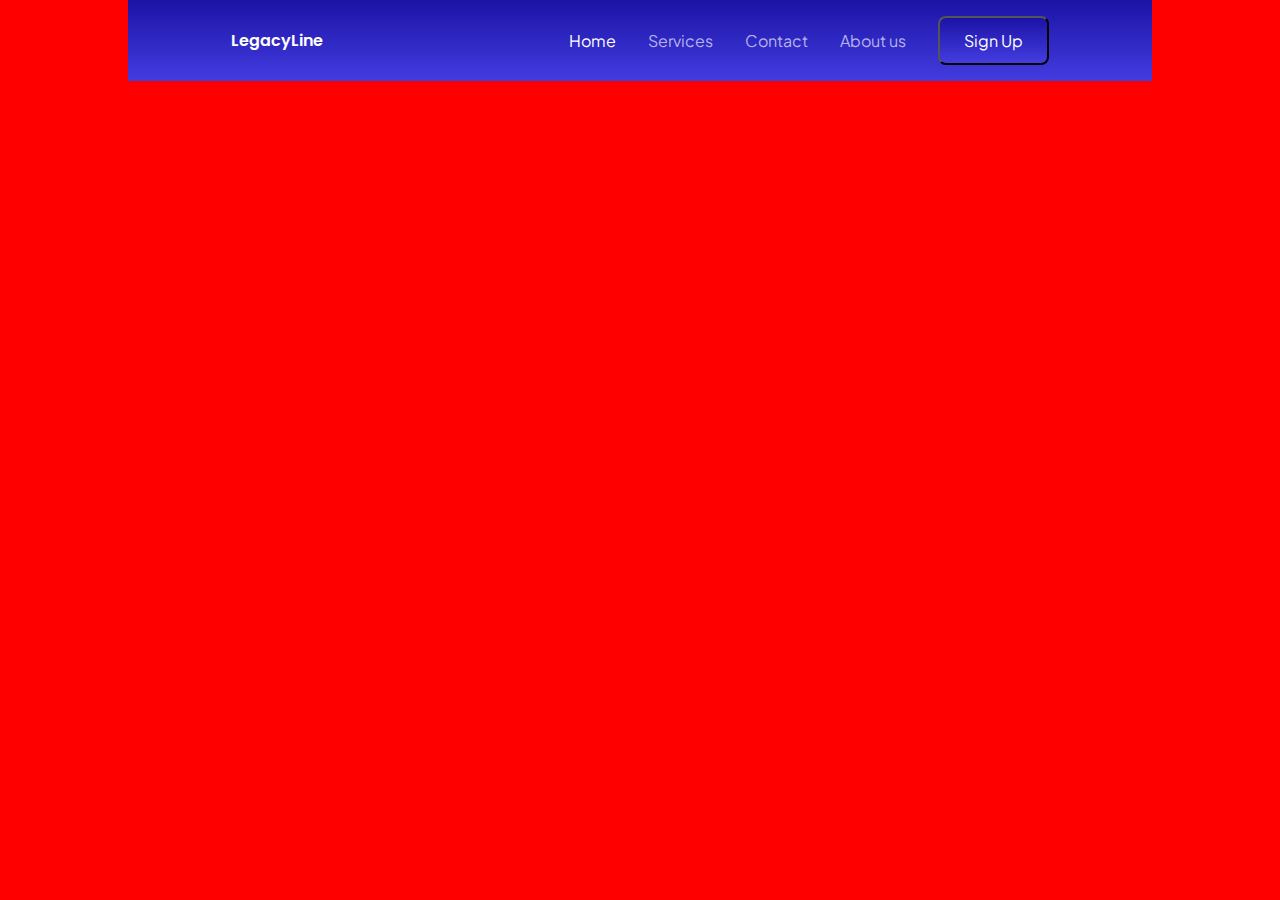
==== LegacyLine/index.html @ 711f4626 "feat: navigation system for desktop, laptop and mobile has been develop" ====
<html lang="en">
  <head>
    <meta charset="UTF-8" />
    <meta name="viewport" content="width=device-width, initial-scale=1.0" />
    <title>LegacyLine</title>
    <link rel="stylesheet" href="style.css" />
    <link rel="preconnect" href="https://fonts.googleapis.com" />
    <link rel="preconnect" href="https://fonts.gstatic.com" crossorigin />
    <link
      href="https://fonts.googleapis.com/css2?family=Poppins:ital,wght@0,100;0,200;0,300;0,400;0,500;0,600;0,700;0,800;0,900;1,100;1,200;1,300;1,400;1,500;1,600;1,700;1,800;1,900&family=Roboto:ital,wght@0,100..900;1,100..900&display=swap"
      rel="stylesheet"
    />
    <link rel="preconnect" href="https://fonts.googleapis.com" />
    <link rel="preconnect" href="https://fonts.gstatic.com" crossorigin />
    <link
      href="https://fonts.googleapis.com/css2?family=Plus+Jakarta+Sans:ital,wght@0,200..800;1,200..800&display=swap"
      rel="stylesheet"
    />
    <link
      rel="stylesheet"
      href="https://cdnjs.cloudflare.com/ajax/libs/font-awesome/6.7.2/css/all.min.css"
    />
  </head>
  <body>
    <div class="body-container">
      <div class="navigation-bar">
        <p class="legacy">LegacyLine</p>
        <ul class="navigation-list">
          <li class="nav-list" style="color: white">Home</li>
          <li class="nav-list">Services</li>
          <li class="nav-list">Contact</li>
          <li class="nav-list">About us</li>
          <button class="sign-up">Sign Up</button>
        </ul>
        <div class="menu-bar">
          <i class="fa-solid fa-bars"></i>
        </div>
      </div>
    </div>
  </body>
</html>
---- LegacyLine/style.css ----
body {
  background-color: red;
  box-sizing: border-box;
  margin: 0;
  padding: 0;
  font-family: Plus Jakarta Sans;
  color: white;
  font-size: 16px;
}
.menu-bar {
  display: none;
}
.body-container {
  width: 80%;
  background: linear-gradient(#1b13a6, #443cdf);
  margin: auto;
}
.legacy {
  font-family: Poppins;
  font-weight: 600;
  size: 24px;
  color: white;
}
.navigation-bar {
  display: flex;
  justify-content: space-around;
  font-weight: 400;
  align-items: center;
}
.navigation-list {
  display: flex;
  gap: 32px;
  color: #b6b3eb;
  font-size: 16px;
  align-items: center;
  justify-content: center;
}
.nav-list {
  list-style: none;
  font-size: 16px;
}
.sign-up {
  font-family: Plus Jakarta Sans;
  color: white;
  background: linear-gradient(#1b13a6, #443cdf);
  font-size: 16px;
  padding: 12px 24px;
  border-radius: 8px;
}

@media (max-width: 768px) {
  .body-container {
    width: 95%;
  }
  .legacy {
    font-size: 20px;
  }
  .nav-list {
    font-size: 12px;
  }
}
@media (max-width: 576px) {
  .body-container {
    width: 90%;
  }
  .legacy {
    font-size: 20px;
  }
  .navigation-list {
    display: none;
  }
  .menu-bar {
    display: block;
  }
}
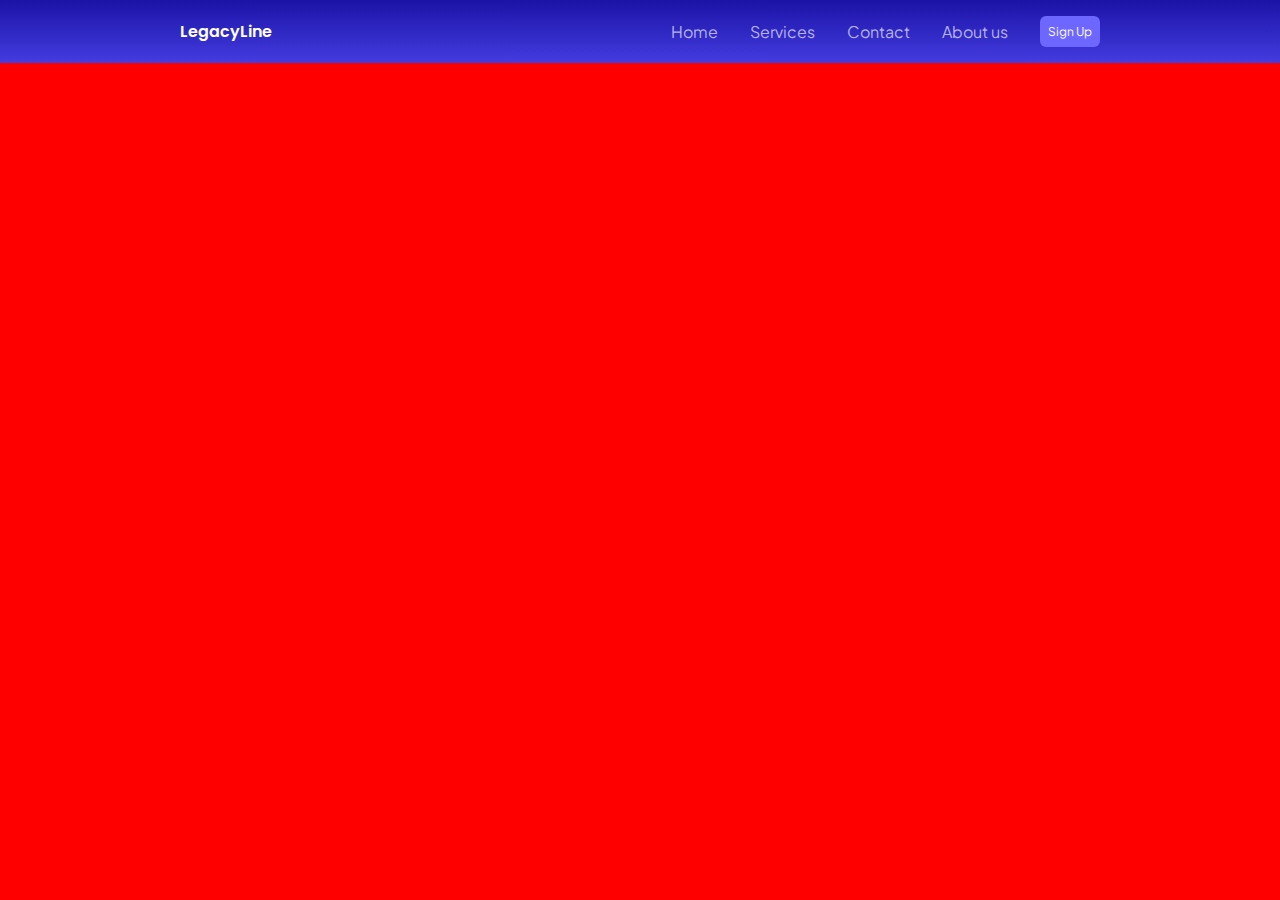
==== commit 1bde0e82: "feat: navigation bar for mobile view" ====
--- a/LegacyLine/index.html
+++ b/LegacyLine/index.html
@@ -20,20 +20,33 @@
       rel="stylesheet"
       href="https://cdnjs.cloudflare.com/ajax/libs/font-awesome/6.7.2/css/all.min.css"
     />
+    <script src="script.js" defer></script>
   </head>
   <body>
     <div class="body-container">
+      <!-- ______________Navigation-BarSection________ -->
       <div class="navigation-bar">
         <p class="legacy">LegacyLine</p>
+        <!-- sidebar -->
+        <ul class="side-bar">
+          <i class="fa-solid fa-xmark close-sidebar"></i>
+          <li class="side-list">Home</li>
+          <li class="side-list">Services</li>
+          <li class="side-list">Contact</li>
+          <li class="side-list">About us</li>
+          <button class="sign-up">Sign Up</button>
+        </ul>
+
+        <!-- Navigation bar  -->
         <ul class="navigation-list">
-          <li class="nav-list" style="color: white">Home</li>
+          <li class="nav-list">Home</li>
           <li class="nav-list">Services</li>
           <li class="nav-list">Contact</li>
           <li class="nav-list">About us</li>
           <button class="sign-up">Sign Up</button>
         </ul>
         <div class="menu-bar">
-          <i class="fa-solid fa-bars"></i>
+          <i class="fa-solid fa-bars burger-menu"></i>
         </div>
       </div>
     </div>
--- a/LegacyLine/style.css
+++ b/LegacyLine/style.css
@@ -6,12 +6,12 @@
   font-family: Plus Jakarta Sans;
   color: white;
   font-size: 16px;
+  /* background: linear-gradient(#1b13a6, #443cdf);  */
 }
 .menu-bar {
   display: none;
 }
 .body-container {
-  width: 80%;
   background: linear-gradient(#1b13a6, #443cdf);
   margin: auto;
 }
@@ -42,16 +42,20 @@
 .sign-up {
   font-family: Plus Jakarta Sans;
   color: white;
-  background: linear-gradient(#1b13a6, #443cdf);
-  font-size: 16px;
-  padding: 12px 24px;
-  border-radius: 8px;
+  background: #6d66ff;
+  font-size: 12px;
+  padding: 8px;
+  border-radius: 6px;
+  border: 0px;
+}
+.side-bar {
+  display: none;
 }
 
+/* ___________HiddenSide-bar__________ */
+
+/*-------------Tablet-View----------------------*/
 @media (max-width: 768px) {
-  .body-container {
-    width: 95%;
-  }
   .legacy {
     font-size: 20px;
   }
@@ -59,10 +63,8 @@
     font-size: 12px;
   }
 }
+/*___________________Mobile-View________________*/
 @media (max-width: 576px) {
-  .body-container {
-    width: 90%;
-  }
   .legacy {
     font-size: 20px;
   }
@@ -72,4 +74,30 @@
   .menu-bar {
     display: block;
   }
+
+  .side-bar {
+    position: fixed;
+    top: 0px;
+    right: 0px;
+    background-color: rgba(0, 0, 0, 0.371);
+    height: 100vh;
+    box-shadow: -10px 0 10px rgba(0, 0, 0, 0.1);
+    display: none;
+    flex-direction: column;
+    align-items: self-start;
+    backdrop-filter: blur(10px);
+    list-style: none;
+    width: 150px;
+    padding-left: 20px;
+    gap: 2rem;
+    margin-top: 0px;
+    padding-top: 1rem;
+    z-index: 999;
+  }
+  .side-bar li {
+    width: 100%;
+  }
+  /* .sidebar li:hover {
+    color: black;
+  } */
 }
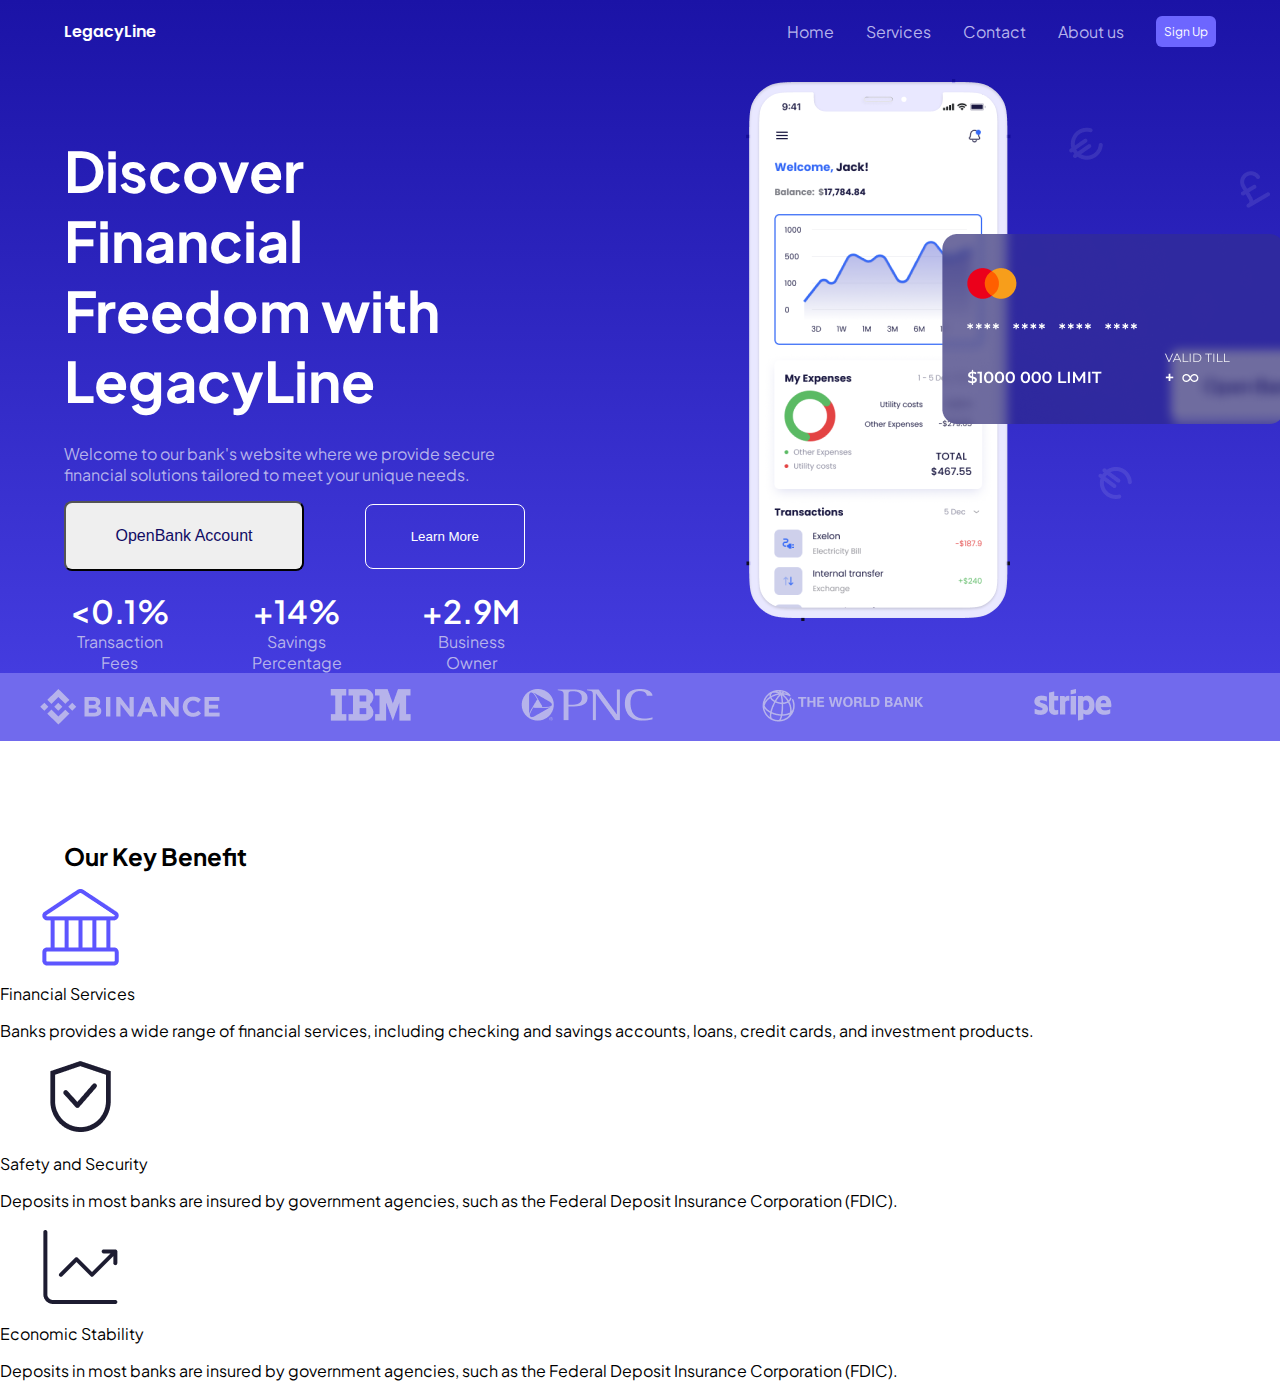
==== commit 58ae5ac0: "feat: sponser-logo  for desktop, laptop and mobile has been develop" ====
--- a/LegacyLine/index.html
+++ b/LegacyLine/index.html
@@ -23,32 +23,144 @@
     <script src="script.js" defer></script>
   </head>
   <body>
-    <div class="body-container">
-      <!-- ______________Navigation-BarSection________ -->
-      <div class="navigation-bar">
-        <p class="legacy">LegacyLine</p>
-        <!-- sidebar -->
-        <ul class="side-bar">
-          <i class="fa-solid fa-xmark close-sidebar"></i>
-          <li class="side-list">Home</li>
-          <li class="side-list">Services</li>
-          <li class="side-list">Contact</li>
-          <li class="side-list">About us</li>
-          <button class="sign-up">Sign Up</button>
-        </ul>
+    <div>
+      <div class="header-wrapper">
+        <!-- ______________Navigation-BarSection________ -->
+        <div class="container">
+          <div class="navigation-bar">
+            <p class="logo">LegacyLine</p>
+            <!-- sidebar -->
+            <ul class="side-bar">
+              <i class="fa-solid fa-xmark close-sidebar"></i>
+              <li class="side-list">Home</li>
+              <li class="side-list">Services</li>
+              <li class="side-list">Contact</li>
+              <li class="side-list">About us</li>
+              <button class="sign-up">Sign Up</button>
+            </ul>
 
-        <!-- Navigation bar  -->
-        <ul class="navigation-list">
-          <li class="nav-list">Home</li>
-          <li class="nav-list">Services</li>
-          <li class="nav-list">Contact</li>
-          <li class="nav-list">About us</li>
-          <button class="sign-up">Sign Up</button>
-        </ul>
-        <div class="menu-bar">
-          <i class="fa-solid fa-bars burger-menu"></i>
+            <!-- Navigation bar  -->
+            <ul class="navigation-list">
+              <li class="nav-list">Home</li>
+              <li class="nav-list">Services</li>
+              <li class="nav-list">Contact</li>
+              <li class="nav-list">About us</li>
+              <button class="sign-up">Sign Up</button>
+            </ul>
+            <div class="menu-bar">
+              <i class="fa-solid fa-bars burger-menu"></i>
+            </div>
+          </div>
+          <!--___________ stats_______________ -->
+          <div class="stats-section">
+            <div class= "hero-introduction">
+              <p class="hero-title">
+                Discover Financial Freedom with LegacyLine
+              </p>
+              <p class="welcome-section">
+                Welcome to our bank's website where we provide secure financial
+                solutions tailored to meet your unique needs.
+              </p>
+              <div class="btns-wrapper">
+                <button class="open-bank-account-btn">OpenBank Account </button>
+                <button class="learn-more-btn">Learn More</button>
+              </div>
+              
+              
+              <div class="stats-wrapper">
+                <div class="stat-items">
+                  <div class="stat-values" >&lt;0.1%</div>
+                  <div class="stat-labels">Transaction Fees</div>
+                </div>
+                <div class="stat-items">
+                  <div class="stat-values">+14%</div>
+                  <div class="stat-labels">Savings Percentage</div>
+                  
+                </div>
+                <div class="stat-items">
+                  <div class="stat-values">+2.9M</div>
+                  <div class="stat-labels">Business Owner</div>
+                </div>
+              </div>
+                  
+            </div>
+
+            <figure class="stats-image-section">
+              <img src="./asset/stats.png" alt="Phone with Credit Card" class="stats-image">
+            </figure>
+          </div>
+          </div>
+        </div>
+        
+      </div>
+      <div class="sponsor-logo">
+        <div class=" sponsors-list container">
+          <figure class="binance logo-management">
+            <img src="./asset/BINANCE.png" alt="binance-img">
+          </figure>
+          <figure class="ibm logo-management">
+            <img src="./asset/IBM.png" alt="ibm-img" class="ibm-img">
+          </figure>
+          <figure class="pnc logo-management">
+            <img src="./asset/PNC.png" alt="pnc-img">
+          </figure>
+          <figure class="the-world-bank logo-management">
+            <img src="./asset/THE WORLD BAK.png" alt="the-world-bank-img ">
+          </figure>
+          <figure class="stripe logo-management">
+            <img src="./asset/STRIPE.png" alt="stripe-img">
+          </figure>
         </div>
       </div>
+      <!---------Key-Benefit-Section--------->
+
+      <section class="key-benefit-section">
+        <h2 class="key-benefit-title container">
+          Our Key Benefit
+        </h2>
+        <!---------Benefit-Container------->
+        <div class="benefit-container">
+          <div class="benefit-card">
+            <figure class="benefit-icon">
+              <img src="./asset/financial-service.png" alt="">
+            </figure>
+            <div class="benefit-title">
+              Financial Services
+            </div>
+            <p class="benefit-description">
+              Banks provides a wide range of financial services, including checking and savings accounts, loans, credit cards, and investment products.
+            </p>
+          </div>
+          <div class="benefit-card">
+            <figure class="benefit-icon">
+              <img src="./asset/safety-security.png" alt="">
+            </figure>
+            <div class="benefit-title">
+              Safety and Security
+            </div>
+            <p class="benefit-description">
+              Deposits in most banks are insured by government agencies, such as the Federal Deposit Insurance Corporation (FDIC).
+            </p>
+          </div>
+          <div class="benefit-card">
+            <figure class="benefit-icon">
+              <img src="./asset/economic-stability.png" alt="">
+            </figure>
+            <div class="benefit-title">Economic Stability</div>
+            <p class="benefit-description">
+              Deposits in most banks are insured by government agencies, such as the Federal Deposit Insurance Corporation (FDIC).
+
+            </p>
+          </div>
+
+
+        </div>
+
+      </section>
+
     </div>
   </body>
 </html>
+
+
+
--- a/LegacyLine/style.css
+++ b/LegacyLine/style.css
@@ -1,29 +1,35 @@
 body {
-  background-color: red;
   box-sizing: border-box;
   margin: 0;
   padding: 0;
   font-family: Plus Jakarta Sans;
   color: white;
   font-size: 16px;
-  /* background: linear-gradient(#1b13a6, #443cdf);  */
 }
 .menu-bar {
   display: none;
 }
-.body-container {
+.container {
+  width: 90%;
+  margin: auto;
+}
+
+/* Header section  */
+.header-wrapper {
   background: linear-gradient(#1b13a6, #443cdf);
-  margin: auto;
-}
-.legacy {
+}
+
+.logo {
   font-family: Poppins;
   font-weight: 600;
   size: 24px;
   color: white;
 }
+
+/* navigation bar  */
 .navigation-bar {
   display: flex;
-  justify-content: space-around;
+  justify-content: space-between;
   font-weight: 400;
   align-items: center;
 }
@@ -48,24 +54,180 @@
   border-radius: 6px;
   border: 0px;
 }
+/* ___________HiddenSide-bar__________ */
 .side-bar {
   display: none;
 }
-
-/* ___________HiddenSide-bar__________ */
+/* Introduction-Section_________________ */
+.hero-introduction {
+  display: flex;
+  flex-direction: column;
+  width: 40%;
+}
+.hero-title {
+  font-weight: 700;
+  font-size: 56px;
+  margin-bottom: 12px;
+}
+.welcome-section {
+  font-weight: 400;
+  font-size: 16px;
+  color: #b6b3eb;
+  margin-top: 16px;
+}
+.btns-wrapper {
+  display: flex;
+  justify-content: space-between;
+  align-items: center;
+}
+.learn-more-btn {
+  padding: 24px 32px;
+  background-color: transparent;
+  border: 1px solid white;
+  border-radius: 8px;
+  color: white;
+  width: 160px;
+}
+.open-bank-account-btn {
+  padding: 24px 32px;
+  width: 240px;
+  color: #110c64;
+  font-weight: 500;
+  font-size: 16px;
+  border-radius: 8px;
+}
+
+/*_____________stats-section________*/
+.stats-section {
+  margin: auto;
+  display: flex;
+  justify-content: space-between;
+  margin-top: 16px;
+}
+.stats-image-section {
+  /* width: 580px; */
+  width: 41%;
+  /* height: 540px; */
+  margin: 0px;
+}
+.stats-wrapper {
+  display: flex;
+  gap: 54px;
+  margin-top: 20px;
+}
+.stat-items {
+  display: flex;
+  flex-direction: column;
+  align-items: center;
+  text-align: center;
+}
+.stat-values {
+  font-weight: 600;
+  font-size: 32px;
+}
+.stat-labels {
+  color: #b6b3eb;
+  font-size: 16px;
+  font-weight: 400;
+}
+
+/* .first-page::before {
+  content: "";
+  position: absolute;
+  top: 0;
+  left: 0;
+  width: 100vw;
+  height: 100%;
+  background: linear-gradient(#1b13a6, #443cdf);
+  z-index: -1;
+} */
+
+/*_________Sponsors-Logo_Section*/
+
+.sponsor-logo {
+  background-color: rgb(113, 106, 237);
+}
+.sponsors-list {
+  display: flex;
+  justify-content: space-between;
+  margin: 0;
+}
+/*______________Key-Benefit-Section*/
+.key-benefit-section {
+  color: black;
+}
+.key-benefit-title {
+  padding-top: 100px;
+}
+.benefit-container
 
 /*-------------Tablet-View----------------------*/
 @media (max-width: 768px) {
-  .legacy {
+  .container {
+    width: 95%;
+  }
+  /*______ navigation-section________ */
+  .logo {
     font-size: 20px;
   }
   .nav-list {
     font-size: 12px;
   }
+  /* ________Introduction-Section_________ */
+  .stats-section {
+    justify-content: space-around;
+  }
+  .hero-introduction {
+    width: 48%;
+  }
+  .hero-title {
+    font-size: 36px;
+  }
+
+  .welcome-section {
+    font-size: 12px;
+  }
+  .btns-wrapper {
+    gap: 12px;
+  }
+  .open-bank-account-btn {
+    width: 220px;
+    height: 52px;
+    font-weight: 500;
+    padding: 16px 24px;
+  }
+  .learn-more-btn {
+    width: 144px;
+    height: 52px;
+    padding: 16px 24px;
+    font-weight: 500;
+  }
+  /*_______________Stats-Section__________*/
+
+  .stat-values {
+    font-size: 24px;
+  }
+  .stat-labels {
+    font-size: 12px;
+  }
+  .stats-image-section {
+    width: 50%;
+    margin-left: 8px;
+  }
+  .stats-image {
+    width: 100%;
+    margin-top: 44px;
+    margin-top: 40px;
+  }
+  /*_________Sponsors-Logo_Section*/
+  .logo-management img {
+    max-width: 80px;
+    max-height: 20px;
+  }
 }
 /*___________________Mobile-View________________*/
 @media (max-width: 576px) {
-  .legacy {
+  .logo {
     font-size: 20px;
   }
   .navigation-list {
@@ -99,5 +261,51 @@
   }
   /* .sidebar li:hover {
     color: black;
-  } */
-}
+    } */
+  /* ________Introduction-Section_________ */
+  .stats-section {
+    flex-direction: column;
+    justify-content: center;
+    align-items: center;
+  }
+  .hero-introduction {
+    text-align: center;
+    width: 100%;
+  }
+  .hero-title {
+    font-size: 20px;
+  }
+  .welcome-section {
+    font-size: 10px;
+  }
+  .btns-wrapper {
+    flex-direction: column;
+    margin-top: 20px;
+  }
+  .open-bank-account-btn,
+  .learn-more-btn {
+    height: 52px;
+    width: 190px;
+  }
+  /*_______________Stats-Section__________*/
+  .stats-wrapper {
+    align-items: center;
+    justify-content: center;
+    gap: 4px;
+  }
+
+  .stat-values {
+    font-size: 20px;
+  }
+  .stats-image-section {
+    width: 92%;
+  }
+  /*_________Sponsors-Logo_Section*/
+  .sponsor-logo {
+    display: none;
+  }
+}
+
+/* .imb-img {
+  max-width: 10px;
+} */
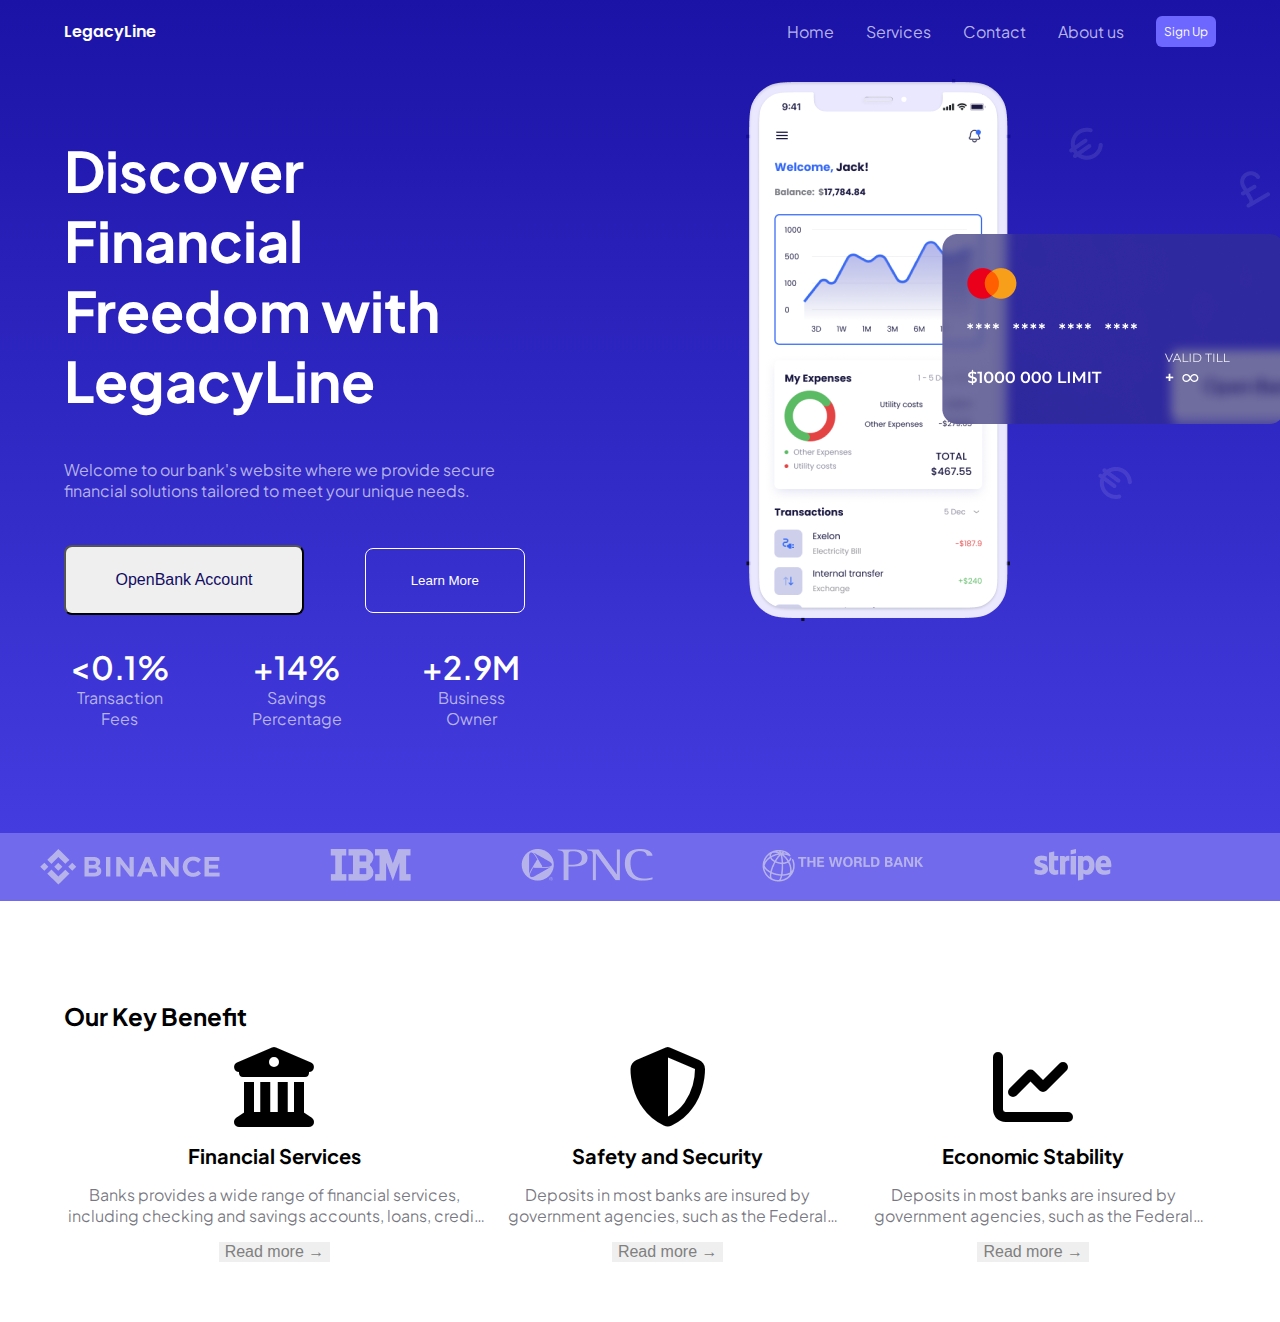
==== commit 50a76cf3: "feat: sponsor details are added  for desktop, laptop and mobile has been develop" ====
--- a/LegacyLine/index.html
+++ b/LegacyLine/index.html
@@ -21,6 +21,7 @@
       href="https://cdnjs.cloudflare.com/ajax/libs/font-awesome/6.7.2/css/all.min.css"
     />
     <script src="script.js" defer></script>
+    <script src="sidebar.js" defer></script>
   </head>
   <body>
     <div>
@@ -119,10 +120,10 @@
           Our Key Benefit
         </h2>
         <!---------Benefit-Container------->
-        <div class="benefit-container">
+        <div class="benefit-container container">
           <div class="benefit-card">
             <figure class="benefit-icon">
-              <img src="./asset/financial-service.png" alt="">
+              <i class="fa-solid fa-building-columns fa-5x benefit-logo"></i>
             </figure>
             <div class="benefit-title">
               Financial Services
@@ -130,10 +131,14 @@
             <p class="benefit-description">
               Banks provides a wide range of financial services, including checking and savings accounts, loans, credit cards, and investment products.
             </p>
+            <button class="read-more">Read more →</button>
+
           </div>
           <div class="benefit-card">
             <figure class="benefit-icon">
-              <img src="./asset/safety-security.png" alt="">
+              <!-- <img src="./asset/safety-security.svg" alt="safety-security">
+                -->
+                <i class="fa-solid fa-shield-halved benefit-logo fa-5x"></i>
             </figure>
             <div class="benefit-title">
               Safety and Security
@@ -141,22 +146,36 @@
             <p class="benefit-description">
               Deposits in most banks are insured by government agencies, such as the Federal Deposit Insurance Corporation (FDIC).
             </p>
+            <button class="read-more">Read more →</button>
+
           </div>
           <div class="benefit-card">
             <figure class="benefit-icon">
-              <img src="./asset/economic-stability.png" alt="">
+              <!-- <img src="./asset/economic-stability.svg" alt="economic-stability"> -->
+              <i class="fa-solid fa-chart-line benefit-logo fa-5x"></i>
             </figure>
             <div class="benefit-title">Economic Stability</div>
             <p class="benefit-description">
               Deposits in most banks are insured by government agencies, such as the Federal Deposit Insurance Corporation (FDIC).
+            </p>
+            <button class="read-more">Read more →</button>
 
-            </p>
           </div>
 
 
         </div>
 
       </section>
+      <!-- <div class="app-promotion-section">
+        <div class="promotion-image-wrapper container">
+          <figure class="women-looking-at-phone">
+            <img src="./asset/women-looking-at-phone.png" alt="women using the phone" class="women-promo-image">
+          </figure>
+          <figure class="app-store-section">
+            <img src="./asset/app-promotion.png" alt="app store page" class="app-store-image">
+          </figure>
+        </div>
+      </div> -->
 
     </div>
   </body>
--- a/LegacyLine/style.css
+++ b/LegacyLine/style.css
@@ -73,12 +73,14 @@
   font-weight: 400;
   font-size: 16px;
   color: #b6b3eb;
-  margin-top: 16px;
+
+  padding: 16px 0px;
 }
 .btns-wrapper {
   display: flex;
   justify-content: space-between;
   align-items: center;
+  padding: 12px 0px;
 }
 .learn-more-btn {
   padding: 24px 32px;
@@ -103,17 +105,16 @@
   display: flex;
   justify-content: space-between;
   margin-top: 16px;
+  padding-bottom: 84px;
 }
 .stats-image-section {
-  /* width: 580px; */
   width: 41%;
-  /* height: 540px; */
   margin: 0px;
 }
 .stats-wrapper {
   display: flex;
   gap: 54px;
-  margin-top: 20px;
+  padding: 20px 0px;
 }
 .stat-items {
   display: flex;
@@ -155,11 +156,72 @@
 /*______________Key-Benefit-Section*/
 .key-benefit-section {
   color: black;
-}
+  padding-bottom: 60px;
+}
+
 .key-benefit-title {
   padding-top: 100px;
 }
-.benefit-container
+
+.benefit-container {
+  display: flex;
+  justify-content: center;
+  align-items: center;
+  text-align: center;
+}
+.benefit-icon:hover {
+  color: #5d55ff;
+}
+.benefit-title {
+  font-weight: 700;
+  font-size: 20px;
+}
+.benefit-description {
+  font-weight: 400;
+  font-size: 16px;
+  color: #1d1c3199;
+  display: -webkit-box;
+  -webkit-box-orient: vertical;
+  -webkit-line-clamp: 2;
+  overflow: hidden;
+}
+.read-more {
+  color: gray;
+  font: weight 400;
+  font-size: 16px;
+  border: none;
+}
+.read-more:hover {
+  color: #5d55ff;
+}
+
+/*_____________________App-Promotion-Section*/
+
+/* .promotion-image-wrapper {
+  display: flex;
+  align-items: center;
+  justify-content: space-between;
+  position: relative;
+}
+.women-looking-at-phone {
+  position: relative;
+  z-index: 1;
+  flex: 1;
+}
+.women-promo-image {
+  width: 216%;
+}
+
+.app-store-section {
+  position: relative;
+  z-index: 2;
+  margin: 0px;
+  left: 76px;
+  top: 60px;
+}
+.app-store-image {
+  width: 72%;
+} */
 
 /*-------------Tablet-View----------------------*/
 @media (max-width: 768px) {
@@ -175,7 +237,7 @@
   }
   /* ________Introduction-Section_________ */
   .stats-section {
-    justify-content: space-around;
+    justify-content: space-between;
   }
   .hero-introduction {
     width: 48%;
@@ -204,25 +266,53 @@
   }
   /*_______________Stats-Section__________*/
 
+  .hero-introduction {
+    width: 44%;
+  }
+  .hero-title {
+    font-size: 26px;
+  }
+  .btns-wrapper {
+    padding: 12px 0px;
+    font-size: 16px;
+  }
+  .open-bank-account-btn {
+    font-size: 16px;
+    padding: 16px;
+  }
+  .learn-more-btn {
+    font-size: 16px;
+    padding: 16px 20px;
+  }
   .stat-values {
-    font-size: 24px;
+    font-size: 20px;
   }
   .stat-labels {
     font-size: 12px;
   }
   .stats-image-section {
-    width: 50%;
-    margin-left: 8px;
+    display: flex;
+    align-items: center;
+    justify-content: center;
+    width: 52%;
   }
   .stats-image {
-    width: 100%;
-    margin-top: 44px;
-    margin-top: 40px;
+    width: 110%;
   }
   /*_________Sponsors-Logo_Section*/
   .logo-management img {
     max-width: 80px;
     max-height: 20px;
+  }
+  /*__________Benefit-Container_____________*/
+  .benefit-title {
+    font-size: 16px;
+  }
+  .benefit-description {
+    font-size: 12px;
+  }
+  .read-more {
+    font-size: 12px;
   }
 }
 /*___________________Mobile-View________________*/
@@ -267,6 +357,7 @@
     flex-direction: column;
     justify-content: center;
     align-items: center;
+    /* gap: 20px; */
   }
   .hero-introduction {
     text-align: center;
@@ -304,6 +395,10 @@
   .sponsor-logo {
     display: none;
   }
+  /*__________Benefit-Container_____________*/
+  .benefit-container {
+    flex-direction: column;
+  }
 }
 
 /* .imb-img {
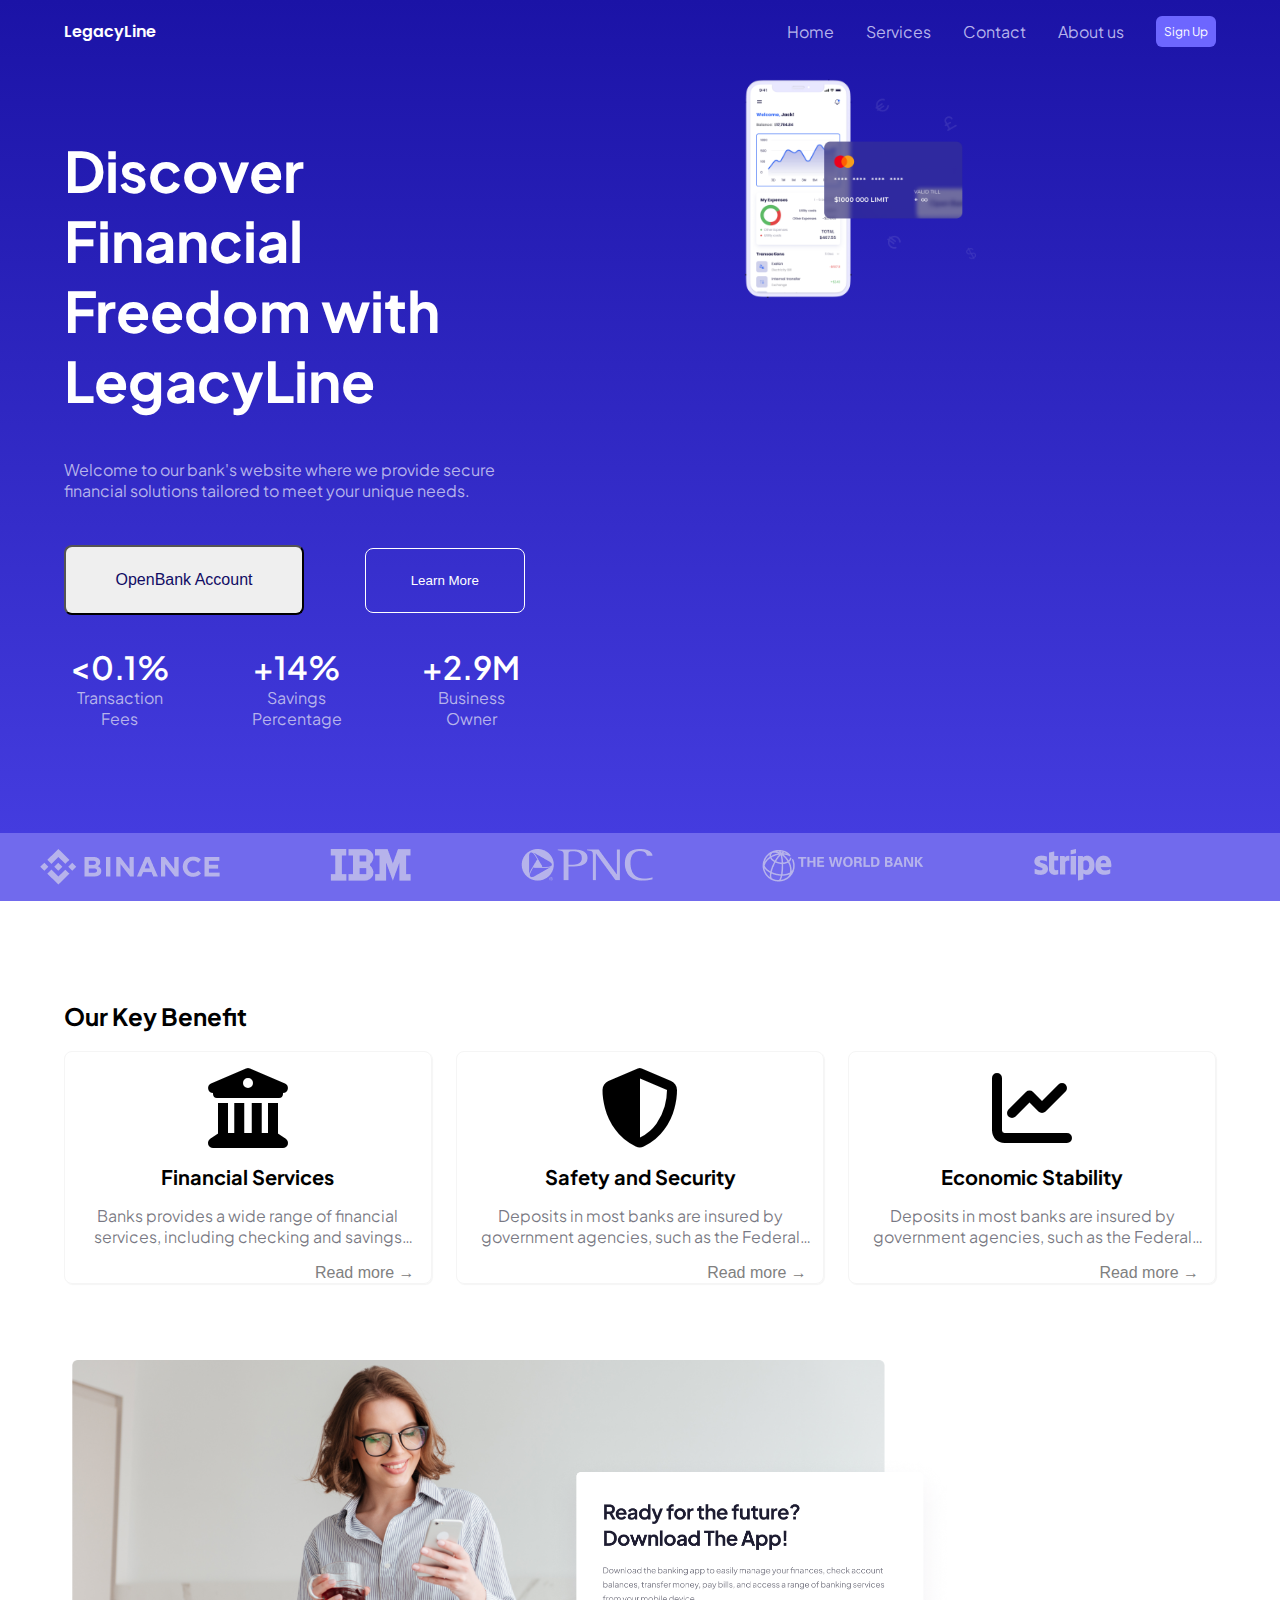
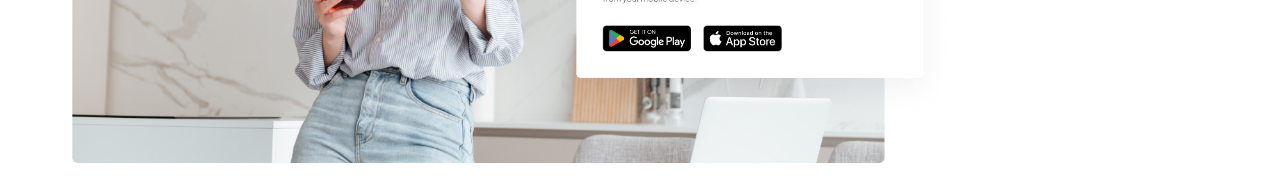
==== commit fe03603a: "feat: add promotion section" ====
--- a/LegacyLine/index.html
+++ b/LegacyLine/index.html
@@ -86,7 +86,7 @@
                   
             </div>
 
-            <figure class="stats-image-section">
+            <figure class="stats-image-wrapper">
               <img src="./asset/stats.png" alt="Phone with Credit Card" class="stats-image">
             </figure>
           </div>
@@ -161,21 +161,24 @@
             <button class="read-more">Read more →</button>
 
           </div>
-
-
         </div>
 
       </section>
-      <!-- <div class="app-promotion-section">
-        <div class="promotion-image-wrapper container">
-          <figure class="women-looking-at-phone">
-            <img src="./asset/women-looking-at-phone.png" alt="women using the phone" class="women-promo-image">
+
+
+      <div class="app-promotion-section">
+        <div class="promotion-container ">
+          <figure class="promotion-image-wrapper">
+            <img src="./asset/promotion-image.png" alt="women using the phone" class="promotion-image">
           </figure>
-          <figure class="app-store-section">
+
+          <figure class="app-store-image-wrapper">
             <img src="./asset/app-promotion.png" alt="app store page" class="app-store-image">
           </figure>
         </div>
-      </div> -->
+      </div>
+
+      <!-- Testomonial  -->
 
     </div>
   </body>
--- a/LegacyLine/style.css
+++ b/LegacyLine/style.css
@@ -107,9 +107,12 @@
   margin-top: 16px;
   padding-bottom: 84px;
 }
-.stats-image-section {
+.stats-image-wrapper {
   width: 41%;
   margin: 0px;
+}
+.stats-image {
+  width: 50%;
 }
 .stats-wrapper {
   display: flex;
@@ -153,6 +156,7 @@
   justify-content: space-between;
   margin: 0;
 }
+
 /*______________Key-Benefit-Section*/
 .key-benefit-section {
   color: black;
@@ -165,12 +169,23 @@
 
 .benefit-container {
   display: flex;
-  justify-content: center;
+  justify-content: space-between;
   align-items: center;
   text-align: center;
-}
-.benefit-icon:hover {
+  margin-top: 20px;
+}
+
+.benefit-card {
+  border: 1px solid whitesmoke;
+  border-radius: 8px;
+  max-width: 30%;
+  padding: 0px 10px;
+  box-shadow: 1px 1px 1px whitesmoke;
+}
+.benefit-card:hover .benefit-icon,
+.benefit-card:hover .read-more {
   color: #5d55ff;
+  transition: 0ms linear;
 }
 .benefit-title {
   font-weight: 700;
@@ -187,43 +202,47 @@
 }
 .read-more {
   color: gray;
-  font: weight 400;
+  background-color: transparent;
+  font-weight: 400;
   font-size: 16px;
   border: none;
-}
-.read-more:hover {
-  color: #5d55ff;
-}
-
-/*_____________________App-Promotion-Section*/
-
-/* .promotion-image-wrapper {
-  display: flex;
-  align-items: center;
-  justify-content: space-between;
-  position: relative;
-}
-.women-looking-at-phone {
+  width: 100%;
+  text-align: end;
+}
+
+/*_____________________App-Promotion-Section----------------------------------*/
+
+.promotion-container {
+  display: flex;
+  align-items: center;
+  justify-content: center;
+  width: 95%;
+  margin: auto;
+}
+.promotion-image-wrapper {
   position: relative;
   z-index: 1;
   flex: 1;
-}
-.women-promo-image {
-  width: 216%;
-}
-
-.app-store-section {
+  width: 60%;
+}
+.promotion-image {
+  width: 100%;
+}
+
+.app-store-image-wrapper {
+  width: 20%;
+}
+
+.app-store-image {
+  width: 400px;
   position: relative;
   z-index: 2;
   margin: 0px;
-  left: 76px;
-  top: 60px;
-}
-.app-store-image {
-  width: 72%;
-} */
-
-/*-------------Tablet-View----------------------*/
+  left: -415px;
+  top: 25px;
+}
+
+/*=============================TABLET VIEW============================*/
 @media (max-width: 768px) {
   .container {
     width: 95%;
@@ -290,21 +309,24 @@
   .stat-labels {
     font-size: 12px;
   }
-  .stats-image-section {
+  .stats-image-wrapper {
     display: flex;
     align-items: center;
     justify-content: center;
     width: 52%;
   }
   .stats-image {
-    width: 110%;
-  }
+    width: 100%;
+  }
+
   /*_________Sponsors-Logo_Section*/
   .logo-management img {
     max-width: 80px;
     max-height: 20px;
   }
+
   /*__________Benefit-Container_____________*/
+
   .benefit-title {
     font-size: 16px;
   }
@@ -314,8 +336,31 @@
   .read-more {
     font-size: 12px;
   }
-}
-/*___________________Mobile-View________________*/
+  /* app store section  */
+  .app-store-section {
+    position: static;
+  }
+
+  /* -----------------------PROMOTION SECTION ------------------- */
+
+  .promotion-image {
+    width: 125%;
+  }
+
+  .app-store-image-wrapper {
+    width: 20%;
+  }
+
+  .app-store-image {
+    width: 240%;
+    position: relative;
+    z-index: 2;
+    margin: 0px;
+    left: -165px;
+    top: 100px;
+  }
+}
+/*===================MOBILE - VIEW=================================*/
 @media (max-width: 576px) {
   .logo {
     font-size: 20px;
@@ -388,7 +433,7 @@
   .stat-values {
     font-size: 20px;
   }
-  .stats-image-section {
+  .stats-image-wrapper {
     width: 92%;
   }
   /*_________Sponsors-Logo_Section*/
@@ -397,7 +442,31 @@
   }
   /*__________Benefit-Container_____________*/
   .benefit-container {
+    display: flex;
     flex-direction: column;
+    justify-content: center;
+    align-items: center;
+    gap: 20px;
+  }
+  .benefit-card {
+    max-width: 95%;
+  }
+
+  /* -----------------------PROMOTION SECTION ------------------- */
+  .promotion-container {
+    width: 100%;
+  }
+  .promotion-image-wrapper {
+    position: static;
+    width: 50%;
+    margin: 0px;
+  }
+  .promotion-image {
+    width: 100%;
+  }
+
+  .app-store-image-wrapper {
+    display: none;
   }
 }
 
